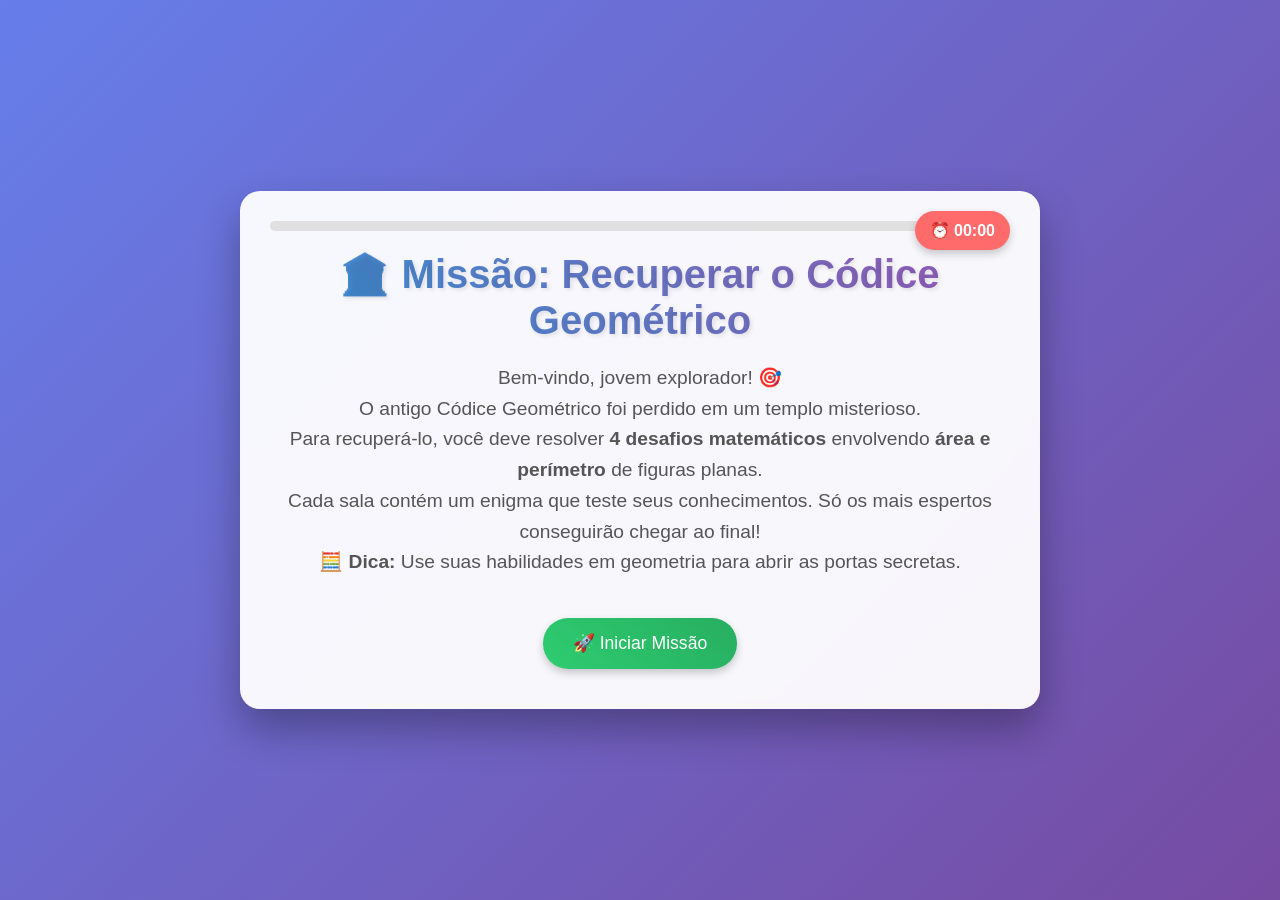
==== index.html @ 7168c4d8 "deploy" ====
<!DOCTYPE html>
<html lang="pt-BR">
<head>
    <meta charset="UTF-8">
    <meta name="viewport" content="width=device-width, initial-scale=1.0">
    <title>Missão: Recuperar o Códice Geométrico</title>
    <style>
        /* Reset e configurações globais */
        * {
            margin: 0;
            padding: 0;
            box-sizing: border-box;
        }

        body {
            font-family: 'Segoe UI', Tahoma, Geneva, Verdana, sans-serif;
            background: linear-gradient(135deg, #667eea 0%, #764ba2 100%);
            min-height: 100vh;
            display: flex;
            justify-content: center;
            align-items: center;
            color: #333;
        }

        .game-container {
            background: rgba(255, 255, 255, 0.95);
            border-radius: 20px;
            padding: 30px;
            box-shadow: 0 20px 40px rgba(0, 0, 0, 0.3);
            max-width: 800px;
            width: 90%;
            text-align: center;
            position: relative;
            backdrop-filter: blur(10px);
        }

        .progress-bar {
            width: 100%;
            height: 10px;
            background: #e0e0e0;
            border-radius: 5px;
            margin-bottom: 20px;
            overflow: hidden;
        }

        .progress-fill {
            height: 100%;
            background: linear-gradient(90deg, #4CAF50, #2196F3);
            border-radius: 5px;
            transition: width 0.5s ease;
            width: 0%;
        }

        .timer {
            position: absolute;
            top: 20px;
            right: 30px;
            background: #ff6b6b;
            color: white;
            padding: 10px 15px;
            border-radius: 25px;
            font-weight: bold;
            box-shadow: 0 4px 8px rgba(0, 0, 0, 0.2);
        }

        h1 {
            color: #2c3e50;
            margin-bottom: 10px;
            font-size: 2.2em;
            text-shadow: 2px 2px 4px rgba(0, 0, 0, 0.1);
        }

        .room-title {
            color: #34495e;
            margin-bottom: 20px;
            font-size: 1.5em;
            background: linear-gradient(45deg, #3498db, #2980b9);
            color: white;
            padding: 15px;
            border-radius: 10px;
            box-shadow: 0 4px 8px rgba(0, 0, 0, 0.2);
        }

        .figure-container {
            margin: 20px 0;
            padding: 20px;
            background: #f8f9fa;
            border-radius: 15px;
            border: 2px solid #dee2e6;
        }

        .svg-container {
            margin: 20px 0;
            display: flex;
            justify-content: center;
            flex-wrap: wrap;
            gap: 20px;
        }

        svg {
            border: 2px solid #3498db;
            border-radius: 10px;
            background: white;
            box-shadow: 0 4px 8px rgba(0, 0, 0, 0.1);
        }

        .question {
            font-size: 1.3em;
            margin: 20px 0;
            color: #2c3e50;
            background: #ecf0f1;
            padding: 15px;
            border-radius: 10px;
            border-left: 5px solid #3498db;
        }

        .input-group {
            margin: 20px 0;
        }

        input[type="number"], input[type="text"] {
            padding: 15px;
            font-size: 1.2em;
            border: 2px solid #bdc3c7;
            border-radius: 10px;
            width: 200px;
            text-align: center;
            transition: border-color 0.3s ease;
        }

        input[type="number"]:focus, input[type="text"]:focus {
            outline: none;
            border-color: #3498db;
            box-shadow: 0 0 10px rgba(52, 152, 219, 0.3);
        }

        .btn {
            background: linear-gradient(45deg, #2ecc71, #27ae60);
            color: white;
            border: none;
            padding: 15px 30px;
            font-size: 1.1em;
            border-radius: 25px;
            cursor: pointer;
            transition: all 0.3s ease;
            margin: 10px;
            box-shadow: 0 4px 8px rgba(0, 0, 0, 0.2);
        }

        .btn:hover {
            transform: translateY(-2px);
            box-shadow: 0 6px 12px rgba(0, 0, 0, 0.3);
        }

        .btn:active {
            transform: translateY(0);
        }

        .btn-secondary {
            background: linear-gradient(45deg, #95a5a6, #7f8c8d);
        }

        .feedback {
            margin: 15px 0;
            padding: 15px;
            border-radius: 10px;
            font-weight: bold;
            font-size: 1.1em;
            transition: all 0.3s ease;
        }

        .feedback.success {
            background: #d4edda;
            color: #155724;
            border: 2px solid #c3e6cb;
        }

        .feedback.error {
            background: #f8d7da;
            color: #721c24;
            border: 2px solid #f5c6cb;
        }

        .room {
            display: none;
            animation: fadeIn 0.5s ease-in;
        }

        .room.active {
            display: block;
        }

        @keyframes fadeIn {
            from { opacity: 0; transform: translateY(20px); }
            to { opacity: 1; transform: translateY(0); }
        }

        .options {
            display: flex;
            flex-direction: column;
            gap: 15px;
            margin: 20px 0;
        }

        .option {
            background: #ecf0f1;
            border: 2px solid #bdc3c7;
            border-radius: 10px;
            padding: 15px;
            cursor: pointer;
            transition: all 0.3s ease;
            font-size: 1.1em;
        }

        .option:hover {
            background: #d5dbdb;
            border-color: #3498db;
        }

        .option.selected {
            background: #3498db;
            color: white;
            border-color: #2980b9;
        }

        .measurements {
            font-size: 1em;
            color: #7f8c8d;
            margin-top: 10px;
        }

        .celebration {
            background: linear-gradient(45deg, #f39c12, #e67e22);
            color: white;
            padding: 30px;
            border-radius: 20px;
            animation: bounce 1s ease-in-out;
            margin-top: 20px;
        }

        .celebration h1 {
            color: white;
            margin-bottom: 15px;
        }

        .celebration h2 {
            color: white;
            margin-bottom: 20px;
        }

        @keyframes bounce {
            0%, 20%, 50%, 80%, 100% { transform: translateY(0); }
            40% { transform: translateY(-10px); }
            60% { transform: translateY(-5px); }
        }

        @media (max-width: 768px) {
            .game-container {
                padding: 20px;
                margin: 10px;
            }
            
            h1 {
                font-size: 1.8em;
            }
            
            .room-title {
                font-size: 1.2em;
            }
            
            input[type="number"], input[type="text"] {
                width: 150px;
                font-size: 1em;
            }
            
            .timer {
                position: static;
                margin-bottom: 20px;
            }
        }

        .intro-screen {
            text-align: center;
        }

        .intro-title {
            font-size: 2.5em;
            background: linear-gradient(45deg, #3498db, #9b59b6);
            -webkit-background-clip: text;
            -webkit-text-fill-color: transparent;
            background-clip: text;
            margin-bottom: 20px;
        }

        .intro-description {
            font-size: 1.2em;
            color: #555;
            margin-bottom: 30px;
            line-height: 1.6;
        }

        .room-indicator {
            position: absolute;
            top: 20px;
            left: 30px;
            background: #3498db;
            color: white;
            padding: 10px 15px;
            border-radius: 25px;
            font-weight: bold;
            box-shadow: 0 4px 8px rgba(0, 0, 0, 0.2);
            font-size: 0.9em;
        }

        .room-indicator.room1 { background: #e74c3c; }
        .room-indicator.room2 { background: #f39c12; }
        .room-indicator.room3 { background: #9b59b6; }
        .room-indicator.room4 { background: #2ecc71; }

        @media (max-width: 768px) {
            .room-indicator {
                position: static;
                margin-bottom: 15px;
                display: inline-block;
            }
        }

        .score-breakdown {
            background: #e8f5e8;
            border: 2px solid #27ae60;
            border-radius: 15px;
            padding: 20px;
            margin: 20px 0;
        }

        .score-breakdown h3 {
            color: #27ae60;
            margin-bottom: 15px;
        }

        .score-item {
            display: flex;
            justify-content: space-between;
            margin: 8px 0;
            padding: 5px 10px;
            background: white;
            border-radius: 5px;
            border-left: 4px solid #27ae60;
        }

        #victory .timer {
            display: none !important;
        }

        #victory .game-container {
            padding-top: 20px;
        }

        @media (max-width: 768px) {
            .timer {
                position: static;
                margin-bottom: 20px;
            }
            
            #victory .timer {
                display: none;
            }
            
            .score-breakdown {
                margin: 15px 0;
                padding: 15px;
            }
            
            .score-item {
                font-size: 0.9em;
                padding: 8px;
            }
        }
    </style>
</head>
<body>
    <div class="game-container">
        <!-- Timer -->
        <div class="timer" id="timer">⏰ 00:00</div>
        
        <!-- Room Indicator -->
        <div class="room-indicator" id="roomIndicator" style="display: none;">📍 Sala 1/4</div>
        
        <!-- Progress Bar -->
        <div class="progress-bar">
            <div class="progress-fill" id="progressFill"></div>
        </div>

        <!-- Tela de Introdução -->
        <div class="room active" id="intro">
            <div class="intro-screen">
                <h1 class="intro-title">🏛️ Missão: Recuperar o Códice Geométrico</h1>
                <div class="intro-description">
                    <p>Bem-vindo, jovem explorador! 🎯</p>
                    <p>O antigo Códice Geométrico foi perdido em um templo misterioso.</p>
                    <p>Para recuperá-lo, você deve resolver <strong>4 desafios matemáticos</strong> envolvendo <strong>área e perímetro</strong> de figuras planas.</p>
                    <p>Cada sala contém um enigma que teste seus conhecimentos. Só os mais espertos conseguirão chegar ao final!</p>
                    <p>🧮 <strong>Dica:</strong> Use suas habilidades em geometria para abrir as portas secretas.</p>
                </div>
                <button class="btn" onclick="startGame()">🚀 Iniciar Missão</button>
            </div>
        </div>

        <!-- Sala 1: O Retângulo Sagrado -->
        <div class="room" id="room1">
            <h1>🏛️ Missão: Recuperar o Códice Geométrico</h1>
            <div class="room-title">🔐 Sala 1: O Retângulo Sagrado</div>
            
            <div class="figure-container">
                <p>Você encontrou uma porta selada com um retângulo gravado. Para abri-la, descubra a área desta figura:</p>
                
                <div class="svg-container">
                    <svg width="300" height="200" viewBox="0 0 300 200">
                        <!-- Retângulo -->
                        <rect x="50" y="50" width="200" height="100" 
                              fill="#3498db" stroke="#2980b9" stroke-width="3" opacity="0.8"/>
                        
                        <!-- Medidas -->
                        <text x="150" y="45" text-anchor="middle" font-size="16" font-weight="bold" fill="#2c3e50">12m</text>
                        <text x="35" y="105" text-anchor="middle" font-size="16" font-weight="bold" fill="#2c3e50">7m</text>
                        
                        <!-- Linhas de medida -->
                        <line x1="50" y1="40" x2="250" y2="40" stroke="#e74c3c" stroke-width="2"/>
                        <line x1="25" y1="50" x2="25" y2="150" stroke="#e74c3c" stroke-width="2"/>
                    </svg>
                </div>
                
                <div class="question">
                    🤔 Qual é a área da figura acima? (em m²)
                </div>
                
                <div class="input-group">
                    <input type="number" id="answer1" placeholder="Digite a área">
                    <br><br>
                    <button class="btn" onclick="checkAnswer(1)">🔓 Abrir Porta</button>
                </div>
                
                <div id="feedback1" class="feedback"></div>
            </div>
        </div>

        <!-- Sala 2: O Labirinto dos Triângulos -->
        <div class="room" id="room2">
            <h1>🏛️ Missão: Recuperar o Códice Geométrico</h1>
            <div class="room-title">🔐 Sala 2: O Labirinto dos Triângulos</div>
            
            <div class="figure-container">
                <p>Três caminhos se abrem à sua frente. Escolha o triângulo com o <strong>menor perímetro</strong>. Se houver empate, escolha o de menor área:</p>
                
                <div class="svg-container">
                    <!-- Triângulo 1 -->
                    <div>
                        <svg width="150" height="120" viewBox="0 0 150 120">
                            <polygon points="75,20 30,100 120,100" 
                                     fill="#e74c3c" stroke="#c0392b" stroke-width="2" opacity="0.8"/>
                            <text x="75" y="15" text-anchor="middle" font-size="12" font-weight="bold">5</text>
                            <text x="15" y="110" text-anchor="middle" font-size="12" font-weight="bold">3</text>
                            <text x="135" y="110" text-anchor="middle" font-size="12" font-weight="bold">4</text>
                        </svg>
                        <div class="measurements">Lados: 3, 4, 5</div>
                    </div>
                    
                    <!-- Triângulo 2 -->
                    <div>
                        <svg width="150" height="120" viewBox="0 0 150 120">
                            <polygon points="75,20 30,100 120,100" 
                                     fill="#f39c12" stroke="#e67e22" stroke-width="2" opacity="0.8"/>
                            <text x="75" y="15" text-anchor="middle" font-size="12" font-weight="bold">6</text>
                            <text x="15" y="110" text-anchor="middle" font-size="12" font-weight="bold">6</text>
                            <text x="135" y="110" text-anchor="middle" font-size="12" font-weight="bold">6</text>
                        </svg>
                        <div class="measurements">Lados: 6, 6, 6</div>
                    </div>
                    
                    <!-- Triângulo 3 -->
                    <div>
                        <svg width="150" height="120" viewBox="0 0 150 120">
                            <polygon points="75,20 30,100 120,100" 
                                     fill="#2ecc71" stroke="#27ae60" stroke-width="2" opacity="0.8"/>
                            <text x="75" y="15" text-anchor="middle" font-size="12" font-weight="bold">5</text>
                            <text x="15" y="110" text-anchor="middle" font-size="12" font-weight="bold">2</text>
                            <text x="135" y="110" text-anchor="middle" font-size="12" font-weight="bold">5</text>
                        </svg>
                        <div class="measurements">Lados: 2, 5, 5</div>
                    </div>
                </div>
                
                <div class="question">
                    🤔 Qual triângulo possui o menor perímetro? (Se houver empate, escolha o de menor área)
                </div>
                
                <div class="options">
                    <div class="option" onclick="selectOption(1)">
                        🔺 Triângulo 1 (vermelho) - Lados: 3, 4, 5
                    </div>
                    <div class="option" onclick="selectOption(2)">
                        🔺 Triângulo 2 (laranja) - Lados: 6, 6, 6
                    </div>
                    <div class="option" onclick="selectOption(3)">
                        🔺 Triângulo 3 (verde) - Lados: 2, 5, 5
                    </div>
                </div>
                
                <button class="btn" onclick="checkAnswer(2)">🔓 Escolher Caminho</button>
                
                <div id="feedback2" class="feedback"></div>
            </div>
        </div>

        <!-- Sala 3: O Círculo de Pedra -->
        <div class="room" id="room3">
            <h1>🏛️ Missão: Recuperar o Códice Geométrico</h1>
            <div class="room-title">🔐 Sala 3: O Círculo de Pedra</div>
            
            <div class="figure-container">
                <p>Um antigo círculo de pedra bloqueia sua passagem. Para ativá-lo, calcule a área do círculo:</p>
                
                <div class="svg-container">
                    <svg width="300" height="300" viewBox="0 0 300 300">
                        <!-- Círculo -->
                        <circle cx="150" cy="150" r="100" 
                                fill="#9b59b6" stroke="#8e44ad" stroke-width="3" opacity="0.8"/>
                        
                        <!-- Raio -->
                        <line x1="150" y1="150" x2="250" y2="150" stroke="#e74c3c" stroke-width="3"/>
                        <text x="200" y="145" text-anchor="middle" font-size="16" font-weight="bold" fill="#2c3e50">r = 7m</text>
                        
                        <!-- Centro -->
                        <circle cx="150" cy="150" r="3" fill="#2c3e50"/>
                    </svg>
                </div>
                
                <div class="question">
                    🤔 Qual é a área do círculo? (Use π ≈ 3,14 e expresse em m²)
                </div>
                
                <div class="input-group">
                    <input type="number" id="answer3" placeholder="Digite a área" step="0.01">
                    <br><br>
                    <button class="btn" onclick="checkAnswer(3)">🔓 Ativar Círculo</button>
                </div>
                
                <div id="feedback3" class="feedback"></div>
            </div>
        </div>

        <!-- Sala 4: O Desafio Mestre -->
        <div class="room" id="room4">
            <h1>🏛️ Missão: Recuperar o Códice Geométrico</h1>
            <div class="room-title">🔐 Sala 4: O Desafio Mestre</div>
            
            <div class="figure-container">
                <p>A câmara final! O Códice está protegido por uma figura complexa. Resolva AMBOS os cálculos para libertá-lo:</p>
                
                <div class="svg-container">
                    <svg width="400" height="200" viewBox="0 0 400 200">
                        <!-- Retângulo central -->
                        <rect x="150" y="50" width="100" height="80" 
                              fill="#3498db" stroke="#2980b9" stroke-width="2" opacity="0.8"/>
                        
                        <!-- Semicírculo esquerdo -->
                        <path d="M 150 90 A 40 40 0 0 1 150 130 A 40 40 0 0 1 150 50 Z" 
                              fill="#e74c3c" stroke="#c0392b" stroke-width="2" opacity="0.8"/>
                        
                        <!-- Semicírculo direito -->
                        <path d="M 250 50 A 40 40 0 0 1 250 130 A 40 40 0 0 1 250 90 Z" 
                              fill="#e74c3c" stroke="#c0392b" stroke-width="2" opacity="0.8"/>
                        
                        <!-- Medidas -->
                        <text x="200" y="45" text-anchor="middle" font-size="14" font-weight="bold" fill="#2c3e50">10m</text>
                        <text x="130" y="95" text-anchor="middle" font-size="14" font-weight="bold" fill="#2c3e50">8m</text>
                        <text x="90" y="95" text-anchor="middle" font-size="12" font-weight="bold" fill="#2c3e50">r=4m</text>
                        <text x="310" y="95" text-anchor="middle" font-size="12" font-weight="bold" fill="#2c3e50">r=4m</text>
                    </svg>
                </div>
                
                <div class="question">
                    🤔 <strong>Pergunta 1:</strong> Qual é a área total da figura? (Use π ≈ 3,14)
                </div>
                
                <div class="input-group">
                    <input type="number" id="answer4a" placeholder="Área total" step="0.01">
                    <br><br>
                </div>
                
                <div class="question">
                    🤔 <strong>Pergunta 2:</strong> Qual é o perímetro da figura?
                </div>
                
                <div class="input-group">
                    <input type="number" id="answer4b" placeholder="Perímetro" step="0.01">
                    <br><br>
                    <button class="btn" onclick="checkAnswer(4)">🏆 Recuperar Códice</button>
                </div>
                
                <div id="feedback4" class="feedback"></div>
            </div>
        </div>

        <!-- Tela de Parabéns -->
        <div class="room" id="victory">
            <div class="celebration">
                <h1>🎉 PARABÉNS! 🎉</h1>
                <h2>🏆 Você recuperou o Códice Geométrico! 🏆</h2>
                <p>Sua jornada pelos mistérios da geometria foi um sucesso!</p>
                <p>Você dominou os conceitos de <strong>área e perímetro</strong> como um verdadeiro mestre!</p>
                
                <div class="score-breakdown" id="scoreBreakdown">
                    <h3>📊 Sua Pontuação Final</h3>
                    <div class="score-item">
                        <span>🏛️ Sala 1 - Retângulo:</span>
                        <span id="score1">0 pts</span>
                    </div>
                    <div class="score-item">
                        <span>🔺 Sala 2 - Triângulos:</span>
                        <span id="score2">0 pts</span>
                    </div>
                    <div class="score-item">
                        <span>🌀 Sala 3 - Círculo:</span>
                        <span id="score3">0 pts</span>
                    </div>
                    <div class="score-item">
                        <span>🏆 Sala 4 - Desafio Mestre:</span>
                        <span id="score4">0 pts</span>
                    </div>
                    <div class="score-item" style="border-left-color: #f39c12; font-weight: bold; background: #fff9e6;">
                        <span>🎯 TOTAL:</span>
                        <span id="totalScoreFinal">0/12 pts</span>
                    </div>
                </div>
                
                <p id="finalTime">⏰ Tempo total: <span id="totalTime">00:00</span></p>
                <br>
                <button class="btn" onclick="restartGame()">🔄 Jogar Novamente</button>
            </div>
        </div>
    </div>

    <script>
        // Variáveis do jogo
        let currentRoom = 0;
        let selectedOption = 0;
        let startTime = 0;
        let timerInterval;

        // Sistema de pontuação
        let totalScore = 0;
        let roomAttempts = { 1: 0, 2: 0, 3: 0, 4: 0 };
        let roomScores = { 1: 0, 2: 0, 3: 0, 4: 0 };

        // Respostas corretas
        const answers = {
            1: 84,           // Área do retângulo: 12 × 7 = 84
            2: 1,            // Triângulo 1 tem menor perímetro e menor área
            3: { min: 153.8, max: 154 },  // Área do círculo: π × 7² ≈ 153.86
            4: {
                area: { min: 130.2, max: 130.3 },    // Área total ≈ 130.24
                perimeter: { min: 51.1, max: 51.2 }  // Perímetro ≈ 51.12
            }
        };

        // Calcular pontuação baseada no número de tentativas
        function calculateScore(attempts) {
            switch(attempts) {
                case 1: return 3; // Acertou de primeira
                case 2: return 2; // Segunda tentativa
                case 3: return 1; // Terceira tentativa
                default: return 0; // Mais de 3 tentativas
            }
        }

        // Inicializar o jogo
        function startGame() {
            currentRoom = 1;
            startTime = Date.now();
            totalScore = 0;
            roomAttempts = { 1: 0, 2: 0, 3: 0, 4: 0 };
            roomScores = { 1: 0, 2: 0, 3: 0, 4: 0 };
            updateProgressBar();
            showRoom('room1');
            startTimer();
        }

        // Iniciar o timer
        function startTimer() {
            timerInterval = setInterval(updateTimer, 1000);
        }

        // Atualizar o timer
        function updateTimer() {
            const elapsed = Math.floor((Date.now() - startTime) / 1000);
            const minutes = Math.floor(elapsed / 60);
            const seconds = elapsed % 60;
            document.getElementById('timer').textContent = 
                `⏰ ${minutes.toString().padStart(2, '0')}:${seconds.toString().padStart(2, '0')}`;
        }

        // Atualizar barra de progresso
        function updateProgressBar() {
            const progress = (currentRoom / 4) * 100;
            document.getElementById('progressFill').style.width = progress + '%';
            
            // Atualizar indicador de sala
            const indicator = document.getElementById('roomIndicator');
            if (currentRoom > 0 && currentRoom <= 4) {
                indicator.style.display = 'block';
                indicator.textContent = `📍 Sala ${currentRoom}/4`;
                indicator.className = `room-indicator room${currentRoom}`;
            } else {
                indicator.style.display = 'none';
            }
        }

        // Mostrar sala específica
        function showRoom(roomId) {
            // Esconder todas as salas
            const rooms = document.querySelectorAll('.room');
            rooms.forEach(room => {
                room.classList.remove('active');
            });
            
            // Mostrar sala atual
            document.getElementById(roomId).classList.add('active');
        }

        // Selecionar opção na Sala 2
        function selectOption(option) {
            selectedOption = option;
            
            // Remover seleção anterior
            const options = document.querySelectorAll('.option');
            options.forEach(opt => opt.classList.remove('selected'));
            
            // Adicionar seleção atual
            options[option - 1].classList.add('selected');
        }

        // Verificar resposta
        function checkAnswer(room) {
            // Incrementar tentativas para a sala atual
            roomAttempts[room]++;
            
            let isCorrect = false;
            let feedback = '';
            
            switch(room) {
                case 1:
                    const answer1 = parseFloat(document.getElementById('answer1').value);
                    if (isNaN(answer1) || document.getElementById('answer1').value.trim() === '') {
                        roomAttempts[room]--; // Não contar como tentativa
                        feedback = '⚠️ Por favor, digite uma resposta antes de continuar!';
                        break;
                    }
                    isCorrect = answer1 === answers[1];
                    break;
                    
                case 2:
                    if (selectedOption === 0) {
                        roomAttempts[room]--; // Não contar como tentativa
                        feedback = '⚠️ Por favor, selecione um triângulo antes de continuar!';
                        break;
                    }
                    isCorrect = selectedOption === answers[2];
                    break;
                    
                case 3:
                    const answer3 = parseFloat(document.getElementById('answer3').value);
                    if (isNaN(answer3) || document.getElementById('answer3').value.trim() === '') {
                        roomAttempts[room]--; // Não contar como tentativa
                        feedback = '⚠️ Por favor, digite uma resposta antes de continuar!';
                        break;
                    }
                    isCorrect = answer3 >= answers[3].min && answer3 <= answers[3].max;
                    break;
                    
                case 4:
                    const answer4a = parseFloat(document.getElementById('answer4a').value);
                    const answer4b = parseFloat(document.getElementById('answer4b').value);
                    
                    if (isNaN(answer4a) || document.getElementById('answer4a').value.trim() === '' ||
                        isNaN(answer4b) || document.getElementById('answer4b').value.trim() === '') {
                        roomAttempts[room]--; // Não contar como tentativa
                        feedback = '⚠️ Por favor, preencha ambas as respostas antes de continuar!';
                        break;
                    }
                    
                    const areaCorrect = answer4a >= answers[4].area.min && answer4a <= answers[4].area.max;
                    const perimeterCorrect = answer4b >= answers[4].perimeter.min && answer4b <= answers[4].perimeter.max;
                    
                    isCorrect = areaCorrect && perimeterCorrect;
                    break;
            }
            
            // Gerar feedback baseado no resultado e tentativas
            if (feedback === '') { // Se não há erro de validação
                if (isCorrect) {
                    const score = calculateScore(roomAttempts[room]);
                    roomScores[room] = score;
                    totalScore += score;
                    
                    const scoreText = score > 0 ? ` (+${score} pontos!)` : ' (+0 pontos)';
                    const attemptText = roomAttempts[room] === 1 ? 'de primeira' : `na ${roomAttempts[room]}ª tentativa`;
                    
                    switch(room) {
                        case 1:
                            feedback = `🎉 Correto ${attemptText}! A área do retângulo é 12 × 7 = 84 m².${scoreText} A porta se abre!`;
                            break;
                        case 2:
                            feedback = `🎉 Correto ${attemptText}! O Triângulo 1 tem perímetro 12 e menor área.${scoreText} O caminho se abre!`;
                            break;
                        case 3:
                            feedback = `� Correto ${attemptText}! A área do círculo é π × r² = 153,86 m².${scoreText} O círculo se ativa!`;
                            break;
                        case 4:
                            feedback = `�🏆 INCRÍVEL ${attemptText}! Você recuperou o Códice Geométrico!${scoreText}`;
                            break;
                    }
                } else {
                    // Feedback de erro com dica baseada no número de tentativas
                    const attempts = roomAttempts[room];
                    let hint = '';
                    
                    if (attempts === 2) {
                        switch(room) {
                            case 1: hint = ' 💡 Dica: Área = base × altura '; break;
                            case 2: hint = ' 💡 Dica: Calcule P1=12, P2=18, P3=12. Entre P1 e P3, compare as áreas!'; break;
                            case 3: hint = ' 💡 Dica: Área = π × r² = 3,14 × 7²'; break;
                            case 4: hint = ' 💡 Dica: Área total = retângulo + círculo completo. Perímetro = lados retos + circunferência'; break;
                        }
                    } else if (attempts >= 3) {
                        hint = attempts === 3 ? ' ⚠️ Última chance para ganhar pontos!' : ' 🔓 Resposta será liberada após mais uma tentativa incorreta.';
                        
                        if (attempts >= 4) {
                            // Liberar a sala sem pontos após 4+ tentativas
                            isCorrect = true;
                            feedback = `🔓 Sala liberada! Resposta correta: `;
                            switch(room) {
                                case 1: feedback += '84 m² (12 × 7)'; break;
                                case 2: feedback += 'Triângulo 1 (menor perímetro e área)'; break;
                                case 3: feedback += '153,86 m² (π × 7²)'; break;
                                case 4: feedback += 'Área: 130,24 m², Perímetro: 51,12 m'; break;
                            }
                            feedback += '. Continue para a próxima sala!';
                        }
                    }
                    
                    if (!isCorrect) {
                        feedback = `❌ Tentativa ${attempts}/∞ incorreta.${hint} Tente novamente!`;
                    }
                }
            }
            
            // Mostrar feedback
            const feedbackElement = document.getElementById(`feedback${room}`);
            feedbackElement.textContent = feedback;
            feedbackElement.className = `feedback ${isCorrect ? 'success' : 'error'}`;
            
            // Se correto, avançar para próxima sala
            if (isCorrect) {
                setTimeout(() => {
                    if (room < 4) {
                        currentRoom++;
                        updateProgressBar();
                        showRoom(`room${currentRoom}`);
                        // Limpar feedback da sala anterior
                        setTimeout(() => {
                            feedbackElement.textContent = '';
                            feedbackElement.className = 'feedback';
                        }, 500);
                    } else {
                        // Jogo completo
                        clearInterval(timerInterval);
                        
                        // Esconder indicador de sala
                        document.getElementById('roomIndicator').style.display = 'none';
                        
                        const totalTime = document.getElementById('timer').textContent.replace('⏰ ', '');
                        document.getElementById('totalTime').textContent = totalTime;
                        
                        // Atualizar pontuação final
                        document.getElementById('score1').textContent = `${roomScores[1]} pts`;
                        document.getElementById('score2').textContent = `${roomScores[2]} pts`;
                        document.getElementById('score3').textContent = `${roomScores[3]} pts`;
                        document.getElementById('score4').textContent = `${roomScores[4]} pts`;
                        document.getElementById('totalScoreFinal').textContent = `${totalScore}/12 pts`;
                        
                        setTimeout(() => showRoom('victory'), 1000);
                    }
                }, 2000);
            }
        }

        // Reiniciar o jogo
        function restartGame() {
            currentRoom = 0;
            selectedOption = 0;
            totalScore = 0;
            roomAttempts = { 1: 0, 2: 0, 3: 0, 4: 0 };
            roomScores = { 1: 0, 2: 0, 3: 0, 4: 0 };
            clearInterval(timerInterval);
            
            // Limpar inputs
            document.querySelectorAll('input').forEach(input => input.value = '');
            
            // Limpar feedbacks
            document.querySelectorAll('.feedback').forEach(feedback => {
                feedback.textContent = '';
                feedback.className = 'feedback';
            });
            
            // Limpar seleções
            document.querySelectorAll('.option').forEach(option => {
                option.classList.remove('selected');
            });
            
            // Resetar barra de progresso e indicador
            document.getElementById('progressFill').style.width = '0%';
            document.getElementById('roomIndicator').style.display = 'none';
            
            // Voltar para introdução
            showRoom('intro');
        }

        // Detectar Enter nos inputs
        document.addEventListener('keypress', function(e) {
            if (e.key === 'Enter') {
                if (currentRoom >= 1 && currentRoom <= 4) {
                    checkAnswer(currentRoom);
                }
            }
        });

        // Inicialização
        document.addEventListener('DOMContentLoaded', function() {
            // Garantir que apenas a tela de introdução está visível
            showRoom('intro');
        });
    </script>
</body>
</html>
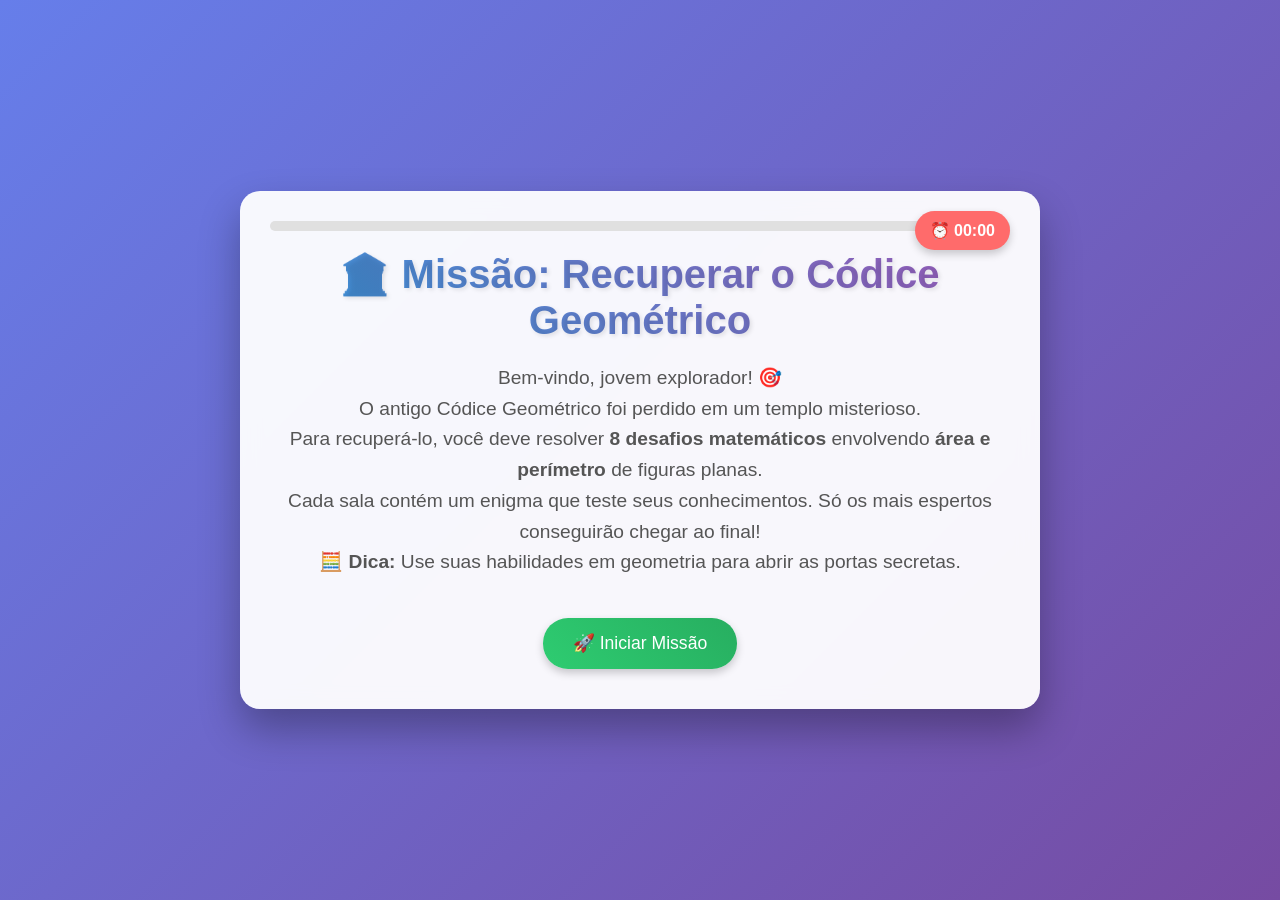
==== commit 570d529f: "desfecho" ====
--- a/index.html
+++ b/index.html
@@ -346,6 +346,7 @@
             background: white;
             border-radius: 5px;
             border-left: 4px solid #27ae60;
+            color: #333;
         }
 
         #victory .timer {
@@ -398,7 +399,7 @@
                 <div class="intro-description">
                     <p>Bem-vindo, jovem explorador! 🎯</p>
                     <p>O antigo Códice Geométrico foi perdido em um templo misterioso.</p>
-                    <p>Para recuperá-lo, você deve resolver <strong>4 desafios matemáticos</strong> envolvendo <strong>área e perímetro</strong> de figuras planas.</p>
+                    <p>Para recuperá-lo, você deve resolver <strong>8 desafios matemáticos</strong> envolvendo <strong>área e perímetro</strong> de figuras planas.</p>
                     <p>Cada sala contém um enigma que teste seus conhecimentos. Só os mais espertos conseguirão chegar ao final!</p>
                     <p>🧮 <strong>Dica:</strong> Use suas habilidades em geometria para abrir as portas secretas.</p>
                 </div>
@@ -602,7 +603,198 @@
             </div>
         </div>
 
-        <!-- Tela de Parabéns -->
+        <!-- Sala 5: O Jardim Secreto -->
+        <div class="room" id="room5">
+            <h1>🏛️ Missão: Recuperar o Códice Geométrico</h1>
+            <div class="room-title">🔐 Sala 5: O Jardim Secreto</div>
+            
+            <div class="figure-container">
+                <p>Um belo jardim secreto se revela à sua frente, mas o portão está trancado com um código numérico. Para abri-lo, calcule a área total do canteiro central sabendo que o tem Jardim com retângulo de 8m x 4m e semicírculo com raio de 4m:</p>
+                
+                <div class="svg-container">
+                    <img src="missaocinco.png" alt="Jardim com retângulo de 8m x 4m e semicírculo com raio de 4m" style="max-width: 100%; height: auto; border: 2px solid #3498db; border-radius: 10px; box-shadow: 0 4px 8px rgba(0, 0, 0, 0.1);">
+                </div>
+                
+                <div class="question">
+                    🤔 Qual é a área total do canteiro? (Use π ≈ 3,14 e expresse em m²)
+                </div>
+                
+                <div class="input-group">
+                    <input type="number" id="answer5" placeholder="Digite a área total" step="0.01">
+                    <br><br>
+                    <button class="btn" onclick="checkAnswer(5)">🔓 Abrir Portão</button>
+                </div>
+                
+                <div id="feedback5" class="feedback"></div>
+            </div>
+        </div>
+
+        <!-- Sala 6: A Planta da Casa Antiga -->
+        <div class="room" id="room6">
+            <h1>🏛️ Missão: Recuperar o Códice Geométrico</h1>
+            <div class="room-title">🔐 Sala 6: A Planta da Casa Antiga</div>
+            
+            <div class="figure-container">
+                <p>Na casa abandonada, você encontra uma antiga planta arquitetônica com escala 1:50. Em uma gaveta trancada, há uma inscrição: "O perímetro real do quarto revela a chave".</p>
+                
+                <div class="svg-container">
+                    <svg width="400" height="300" viewBox="0 0 400 300">
+                        <!-- Fundo da planta -->
+                        <rect x="50" y="50" width="300" height="200" 
+                              fill="#f5f5dc" stroke="#8b4513" stroke-width="2"/>
+                        
+                        <!-- Quarto quadrado -->
+                        <rect x="150" y="100" width="60" height="60" 
+                              fill="none" stroke="#8b4513" stroke-width="3"/>
+                        
+                        <!-- Medida na planta -->
+                        <text x="180" y="135" text-anchor="middle" font-size="14" font-weight="bold" fill="#2c3e50">3 cm</text>
+                        
+                        <!-- Escala -->
+                        <text x="60" y="270" font-size="14" font-weight="bold" fill="#2c3e50">Escala 1:50</text>
+                        <text x="60" y="290" font-size="12" fill="#2c3e50">(cada 1 cm na planta = 50 cm na realidade)</text>
+                    </svg>
+                </div>
+                
+                <div class="question">
+                    🤔 Qual é o perímetro real do quarto? (em metros)
+                </div>
+                
+                <div class="input-group">
+                    <input type="number" id="answer6" placeholder="Digite o perímetro real" step="0.01">
+                    <br><br>
+                    <button class="btn" onclick="checkAnswer(6)">🔓 Abrir Gaveta</button>
+                </div>
+                
+                <div id="feedback6" class="feedback"></div>
+            </div>
+        </div>
+
+        <!-- Sala 7: O Lago Misterioso -->
+        <div class="room" id="room7">
+            <h1>🏛️ Missão: Recuperar o Códice Geométrico</h1>
+            <div class="room-title">🔐 Sala 7: O Lago Misterioso</div>
+            
+            <div class="figure-container">
+                <p>No quintal, você encontra um lago com formato peculiar: um retângulo central com dois semicírculos nas extremidades. A combinação do cofre é a área total do lago em metros quadrados.</p>
+                
+                <div class="svg-container">
+                    <svg width="500" height="300" viewBox="0 0 500 300">
+                        <!-- Retângulo central -->
+                        <rect x="150" y="100" width="200" height="100" 
+                              fill="#87CEEB" stroke="#4682B4" stroke-width="2" opacity="0.8"/>
+                        
+                        <!-- Semicírculo esquerdo -->
+                        <path d="M 150 150 A 50 50 0 0 1 150 200 A 50 50 0 0 1 150 100 Z" 
+                              fill="#87CEEB" stroke="#4682B4" stroke-width="2" opacity="0.8"/>
+                        
+                        <!-- Semicírculo direito -->
+                        <path d="M 350 100 A 50 50 0 0 1 350 200 Z" 
+                              fill="#87CEEB" stroke="#4682B4" stroke-width="2" opacity="0.8"/>
+                        
+                        <!-- Medidas -->
+                        <text x="250" y="85" text-anchor="middle" font-size="14" font-weight="bold" fill="#2c3e50">10m</text>
+                        <text x="135" y="155" text-anchor="end" font-size="14" font-weight="bold" fill="#2c3e50">6m</text>
+                        <text x="250" y="250" text-anchor="middle" font-size="14" font-weight="bold" fill="#2c3e50">Raio = 3m</text>
+                        
+                        <!-- Elementos decorativos -->
+                        <circle cx="200" cy="150" r="3" fill="#FFFF00"/> <!-- Pato -->
+                        <circle cx="300" cy="130" r="3" fill="#FFFF00"/> <!-- Outro pato -->
+                        <path d="M 180 90 Q 185 85 190 90" stroke="#90EE90" fill="none"/> <!-- Planta -->
+                        <path d="M 320 90 Q 325 85 330 90" stroke="#90EE90" fill="none"/> <!-- Outra planta -->
+                    </svg>
+                </div>
+                
+                <div class="question">
+                    🤔 Qual é a área total do lago? (Use π ≈ 3,14 e expresse em m²)
+                </div>
+                
+                <div class="input-group">
+                    <input type="number" id="answer7" placeholder="Digite a área total" step="0.01">
+                    <br><br>
+                    <button class="btn" onclick="checkAnswer(7)">🔓 Abrir Cofre</button>
+                </div>
+                
+                <div id="feedback7" class="feedback"></div>
+            </div>
+        </div>
+
+        <!-- Sala 8: O Desafio Final do Inventor -->
+        <div class="room" id="room8">
+            <h1>🏛️ Missão: Recuperar o Códice Geométrico</h1>
+            <div class="room-title">🔐 Sala 8: O Desafio Final do Inventor</div>
+            
+            <div class="figure-container">
+                <p>Na última sala, você encontra o projeto final do inventor: uma estrutura peculiar composta por um quadrado com um triângulo isósceles em cima. Em uma anotação, lê-se: "Para construir o piso, calcule a área total."</p>
+                
+                <div class="svg-container">
+                    <svg width="500" height="400" viewBox="0 0 500 400">
+                        <!-- Quadrado -->
+                        <rect x="150" y="150" width="200" height="200" 
+                              fill="#3498db" stroke="#2980b9" stroke-width="2" opacity="0.8"/>
+                        
+                        <!-- Triângulo isósceles -->
+                        <path d="M 150 150 L 350 150 L 250 70 Z" 
+                              fill="#e74c3c" stroke="#c0392b" stroke-width="2" opacity="0.8"/>
+                        
+                        <!-- Medidas -->
+                        <text x="250" y="260" text-anchor="middle" font-size="14" font-weight="bold" fill="#fff">12 m</text>
+                        <text x="130" y="250" text-anchor="end" font-size="14" font-weight="bold" fill="#2c3e50">12 m</text>
+                        <text x="250" y="120" text-anchor="middle" font-size="14" font-weight="bold" fill="#2c3e50">5 m</text>
+                        <text x="300" y="140" text-anchor="start" font-size="14" font-weight="bold" fill="#2c3e50">12 m</text>
+                        
+                        <!-- Linhas de medida -->
+                        <line x1="250" y1="150" x2="250" y2="70" stroke="#2c3e50" stroke-width="1" stroke-dasharray="5,5"/>
+                    </svg>
+                </div>
+                
+                <div class="question">
+                    🤔 Sabendo que:
+                    <ul>
+                        <li>O quadrado tem lado = 12 metros</li>
+                        <li>O triângulo isósceles tem base = 12 metros (igual ao lado do quadrado)</li>
+                        <li>A altura do triângulo é 5 metros</li>
+                    </ul>
+                    Qual é a área total necessária para o piso? (em m²)
+                </div>
+                
+                <div class="input-group">
+                    <input type="number" id="answer8" placeholder="Digite a área total" step="0.1">
+                    <br><br>
+                    <button class="btn" onclick="checkAnswer(8)">🔓 Revelar o Códice</button>
+                </div>
+                
+                <div id="feedback8" class="feedback"></div>
+            </div>
+        </div>
+
+        <!-- Tela de Desfecho -->
+        <div class="room" id="ending">
+            <div class="celebration">
+                <h1>📜 Desfecho da História</h1>
+                
+                <div class="ending-text">
+                    <p>Após superar todos os desafios e desvendar cada mistério escondido nas salas, você finalmente chega ao coração do enigma: um cofre antigo, selado por séculos, aguardando o verdadeiro guardião do conhecimento para ser aberto.</p>
+                    
+                    <p>Ao inserir o último código — fruto de sua lógica, raciocínio e determinação — o cofre se abre com um suave clique. Dentro dele, um pergaminho dourado brilha, revelando a seguinte mensagem:</p>
+                    
+                    <div class="scroll-message">
+                        "O saber é a chave que abre todas as portas. Hoje, você provou que é capaz de unir matemática, estratégia e criatividade para vencer qualquer desafio. Continue explorando, aprendendo e resolvendo, pois o verdadeiro tesouro é o conhecimento que você conquistou."
+                    </div>
+                    
+                    <div class="ending-image">
+                        <img src="fim.png" alt="Imagem do final da jornada" style="max-width: 100%; height: auto; border-radius: 10px; box-shadow: 0 4px 8px rgba(0,0,0,0.2);">
+                    </div>
+                    
+                    <h2>🌟 Parabéns, Guardião das Áreas e Perímetros! 🌟</h2>
+                    <p>Você completou todas as missões, venceu cada obstáculo e mostrou que o raciocínio lógico é sua maior arma. O mundo agora conhece seu nome como o mestre que solucionou o Enigma das Oito Salas.</p>
+                    
+                    <button class="btn" onclick="showRoom('victory')">📊 Ver Pontuação Final</button>
+                </div>
+            </div>
+        </div>
+
+        <!-- Tela de Pontuação Final -->
         <div class="room" id="victory">
             <div class="celebration">
                 <h1>🎉 PARABÉNS! 🎉</h1>
@@ -613,30 +805,33 @@
                 <div class="score-breakdown" id="scoreBreakdown">
                     <h3>📊 Sua Pontuação Final</h3>
                     <div class="score-item">
-                        <span>🏛️ Sala 1 - Retângulo:</span>
+                        <span>🏛️ Sala 1 - O Retângulo Sagrado:</span>
                         <span id="score1">0 pts</span>
                     </div>
                     <div class="score-item">
-                        <span>🔺 Sala 2 - Triângulos:</span>
+                        <span>🔺 Sala 2 - O Labirinto dos Triângulos:</span>
                         <span id="score2">0 pts</span>
                     </div>
                     <div class="score-item">
-                        <span>🌀 Sala 3 - Círculo:</span>
+                        <span>⭕ Sala 3 - O Círculo de Pedra:</span>
                         <span id="score3">0 pts</span>
                     </div>
                     <div class="score-item">
-                        <span>🏆 Sala 4 - Desafio Mestre:</span>
+                        <span>� Sala 4 - O Desafio Mestre:</span>
                         <span id="score4">0 pts</span>
                     </div>
                     <div class="score-item" style="border-left-color: #f39c12; font-weight: bold; background: #fff9e6;">
-                        <span>🎯 TOTAL:</span>
-                        <span id="totalScoreFinal">0/12 pts</span>
+                        <span>🎯 PONTUAÇÃO TOTAL:</span>
+                        <span id="totalScoreFinal">0 de 12 pontos</span>
                     </div>
                 </div>
                 
                 <p id="finalTime">⏰ Tempo total: <span id="totalTime">00:00</span></p>
                 <br>
-                <button class="btn" onclick="restartGame()">🔄 Jogar Novamente</button>
+                <div class="button-group">
+                    <button class="btn" onclick="window.location.href='resolucoes.html'">📝 Conferir Resoluções</button>
+                    <button class="btn" onclick="restartGame()">🔄 Jogar Novamente</button>
+                </div>
             </div>
         </div>
     </div>
@@ -650,18 +845,22 @@
 
         // Sistema de pontuação
         let totalScore = 0;
-        let roomAttempts = { 1: 0, 2: 0, 3: 0, 4: 0 };
-        let roomScores = { 1: 0, 2: 0, 3: 0, 4: 0 };
+        let roomAttempts = { 1: 0, 2: 0, 3: 0, 4: 0, 5: 0, 6: 0, 7: 0, 8: 0 };
+        let roomScores = { 1: 0, 2: 0, 3: 0, 4: 0, 5: 0, 6: 0, 7: 0, 8: 0 };
 
         // Respostas corretas
         const answers = {
-            1: 84,           // Área do retângulo: 12 × 7 = 84
+            1: { min: 83.5, max: 84.5 },           // Área do retângulo: 12 × 7 = 84
             2: 1,            // Triângulo 1 tem menor perímetro e menor área
-            3: { min: 153.8, max: 154 },  // Área do círculo: π × 7² ≈ 153.86
+            3: { min: 153, max: 155 },  // Área do círculo: π × 7² ≈ 153.86
             4: {
-                area: { min: 130.2, max: 130.3 },    // Área total ≈ 130.24
-                perimeter: { min: 51.1, max: 51.2 }  // Perímetro ≈ 51.12
-            }
+                area: { min: 129, max: 131 },    // Área total ≈ 130.24
+                perimeter: { min: 50, max: 52 }  // Perímetro ≈ 51.12
+            },
+            5: { min: 44, max: 45 },  // Área total: retângulo (32) + semicírculo (π × 4² ÷ 2 ≈ 12.56) = 44.56
+            6: { min: 5.8, max: 6.2 },    // Perímetro real: 3cm × 4 lados × 50 (escala) = 600cm = 6m
+            7: { min: 88, max: 89 },  // Área total: retângulo (60) + dois semicírculos (28.26) ≈ 88.26
+            8: { min: 143, max: 145 }  // Área total: quadrado (144)
         };
 
         // Calcular pontuação baseada no número de tentativas
@@ -679,8 +878,8 @@
             currentRoom = 1;
             startTime = Date.now();
             totalScore = 0;
-            roomAttempts = { 1: 0, 2: 0, 3: 0, 4: 0 };
-            roomScores = { 1: 0, 2: 0, 3: 0, 4: 0 };
+            roomAttempts = { 1: 0, 2: 0, 3: 0, 4: 0, 5: 0, 6: 0, 7: 0, 8: 0 };
+            roomScores = { 1: 0, 2: 0, 3: 0, 4: 0, 5: 0, 6: 0, 7: 0, 8: 0 };
             updateProgressBar();
             showRoom('room1');
             startTimer();
@@ -702,14 +901,14 @@
 
         // Atualizar barra de progresso
         function updateProgressBar() {
-            const progress = (currentRoom / 4) * 100;
+            const progress = (currentRoom / 8) * 100;
             document.getElementById('progressFill').style.width = progress + '%';
             
             // Atualizar indicador de sala
             const indicator = document.getElementById('roomIndicator');
-            if (currentRoom > 0 && currentRoom <= 4) {
+            if (currentRoom > 0 && currentRoom <= 8) {
                 indicator.style.display = 'block';
-                indicator.textContent = `📍 Sala ${currentRoom}/4`;
+                indicator.textContent = `📍 Sala ${currentRoom}/8`;
                 indicator.className = `room-indicator room${currentRoom}`;
             } else {
                 indicator.style.display = 'none';
@@ -742,6 +941,7 @@
 
         // Verificar resposta
         function checkAnswer(room) {
+            if (!room) return;
             // Incrementar tentativas para a sala atual
             roomAttempts[room]++;
             
@@ -756,7 +956,7 @@
                         feedback = '⚠️ Por favor, digite uma resposta antes de continuar!';
                         break;
                     }
-                    isCorrect = answer1 === answers[1];
+                    isCorrect = answer1 >= answers[1].min && answer1 <= answers[1].max;
                     break;
                     
                 case 2:
@@ -793,6 +993,46 @@
                     const perimeterCorrect = answer4b >= answers[4].perimeter.min && answer4b <= answers[4].perimeter.max;
                     
                     isCorrect = areaCorrect && perimeterCorrect;
+                    break;
+
+                case 5:
+                    const answer5 = parseFloat(document.getElementById('answer5').value);
+                    if (isNaN(answer5) || document.getElementById('answer5').value.trim() === '') {
+                        roomAttempts[room]--; // Não contar como tentativa
+                        feedback = '⚠️ Por favor, digite uma resposta antes de continuar!';
+                        break;
+                    }
+                    isCorrect = answer5 >= answers[5].min && answer5 <= answers[5].max;
+                    break;
+
+                case 6:
+                    const answer6 = parseFloat(document.getElementById('answer6').value);
+                    if (isNaN(answer6) || document.getElementById('answer6').value.trim() === '') {
+                        roomAttempts[room]--; // Não contar como tentativa
+                        feedback = '⚠️ Por favor, digite uma resposta antes de continuar!';
+                        break;
+                    }
+                    isCorrect = answer6 >= answers[6].min && answer6 <= answers[6].max;
+                    break;
+
+                case 7:
+                    const answer7 = parseFloat(document.getElementById('answer7').value);
+                    if (isNaN(answer7) || document.getElementById('answer7').value.trim() === '') {
+                        roomAttempts[room]--; // Não contar como tentativa
+                        feedback = '⚠️ Por favor, digite uma resposta antes de continuar!';
+                        break;
+                    }
+                    isCorrect = answer7 >= answers[7].min && answer7 <= answers[7].max;
+                    break;
+
+                case 8:
+                    const answer8 = parseFloat(document.getElementById('answer8').value);
+                    if (isNaN(answer8) || document.getElementById('answer8').value.trim() === '') {
+                        roomAttempts[room]--; // Não contar como tentativa
+                        feedback = '⚠️ Por favor, digite uma resposta antes de continuar!';
+                        break;
+                    }
+                    isCorrect = answer8 >= answers[8].min && answer8 <= answers[8].max;
                     break;
             }
             
@@ -817,7 +1057,19 @@
                             feedback = `� Correto ${attemptText}! A área do círculo é π × r² = 153,86 m².${scoreText} O círculo se ativa!`;
                             break;
                         case 4:
-                            feedback = `�🏆 INCRÍVEL ${attemptText}! Você recuperou o Códice Geométrico!${scoreText}`;
+                            feedback = `🏆 INCRÍVEL ${attemptText}! A figura complexa foi resolvida!${scoreText}`;
+                            break;
+                        case 5:
+                            feedback = `🌺 PERFEITO ${attemptText}! A área total do jardim é 44,56 m²!${scoreText} O portão se abre!`;
+                            break;
+                        case 6:
+                            feedback = `🏛️ EXCELENTE ${attemptText}! O perímetro real é 6m!${scoreText} A gaveta se abre!`;
+                            break;
+                        case 7:
+                            feedback = `💧 INCRÍVEL ${attemptText}! A área do lago é 78,84m²!${scoreText} O cofre se abre!`;
+                            break;
+                        case 8:
+                            feedback = `🏆 MAGISTRAL ${attemptText}! Área total = 174m² (144m² do quadrado + 30m² do triângulo)${scoreText} O Códice foi revelado!`;
                             break;
                     }
                 } else {
@@ -831,6 +1083,7 @@
                             case 2: hint = ' 💡 Dica: Calcule P1=12, P2=18, P3=12. Entre P1 e P3, compare as áreas!'; break;
                             case 3: hint = ' 💡 Dica: Área = π × r² = 3,14 × 7²'; break;
                             case 4: hint = ' 💡 Dica: Área total = retângulo + círculo completo. Perímetro = lados retos + circunferência'; break;
+                            case 6: hint = ' 💡 Dica: Lembre-se de converter as medidas da planta para a realidade usando a escala!'; break;
                         }
                     } else if (attempts >= 3) {
                         hint = attempts === 3 ? ' ⚠️ Última chance para ganhar pontos!' : ' 🔓 Resposta será liberada após mais uma tentativa incorreta.';
@@ -860,48 +1113,41 @@
             feedbackElement.textContent = feedback;
             feedbackElement.className = `feedback ${isCorrect ? 'success' : 'error'}`;
             
-            // Se correto, avançar para próxima sala
+            // Se correto, avançar para próxima sala ou finalizar o jogo
             if (isCorrect) {
-                setTimeout(() => {
-                    if (room < 4) {
+                if (room === 8) {
+                    // Mostrar feedback final
+                    feedbackElement.textContent = feedback;
+                    feedbackElement.className = 'feedback success';
+                    
+                    // Parar o timer
+                    clearInterval(timerInterval);
+                    
+                    // Ir para a tela de desfecho depois de 2 segundos
+                    setTimeout(() => {
+                        showRoom('ending');
+                    }, 2000);
+                } else {
+                    // Para as outras salas
+                    setTimeout(() => {
                         currentRoom++;
                         updateProgressBar();
                         showRoom(`room${currentRoom}`);
-                        // Limpar feedback da sala anterior
-                        setTimeout(() => {
-                            feedbackElement.textContent = '';
-                            feedbackElement.className = 'feedback';
-                        }, 500);
-                    } else {
-                        // Jogo completo
-                        clearInterval(timerInterval);
-                        
-                        // Esconder indicador de sala
-                        document.getElementById('roomIndicator').style.display = 'none';
-                        
-                        const totalTime = document.getElementById('timer').textContent.replace('⏰ ', '');
-                        document.getElementById('totalTime').textContent = totalTime;
-                        
-                        // Atualizar pontuação final
-                        document.getElementById('score1').textContent = `${roomScores[1]} pts`;
-                        document.getElementById('score2').textContent = `${roomScores[2]} pts`;
-                        document.getElementById('score3').textContent = `${roomScores[3]} pts`;
-                        document.getElementById('score4').textContent = `${roomScores[4]} pts`;
-                        document.getElementById('totalScoreFinal').textContent = `${totalScore}/12 pts`;
-                        
-                        setTimeout(() => showRoom('victory'), 1000);
-                    }
-                }, 2000);
-            }
-        }
+                        feedbackElement.textContent = '';
+                        feedbackElement.className = 'feedback';
+                    }, 2000);
+                }
+            }
+            }
+
 
         // Reiniciar o jogo
         function restartGame() {
             currentRoom = 0;
             selectedOption = 0;
             totalScore = 0;
-            roomAttempts = { 1: 0, 2: 0, 3: 0, 4: 0 };
-            roomScores = { 1: 0, 2: 0, 3: 0, 4: 0 };
+            roomAttempts = { 1: 0, 2: 0, 3: 0, 4: 0, 5: 0, 6: 0, 7: 0, 8: 0 };
+            roomScores = { 1: 0, 2: 0, 3: 0, 4: 0, 5: 0, 6: 0, 7: 0, 8: 0 };
             clearInterval(timerInterval);
             
             // Limpar inputs
@@ -929,7 +1175,7 @@
         // Detectar Enter nos inputs
         document.addEventListener('keypress', function(e) {
             if (e.key === 'Enter') {
-                if (currentRoom >= 1 && currentRoom <= 4) {
+                if (currentRoom >= 1 && currentRoom <= 8) {
                     checkAnswer(currentRoom);
                 }
             }
@@ -942,4 +1188,4 @@
         });
     </script>
 </body>
-</html>
+</html>
